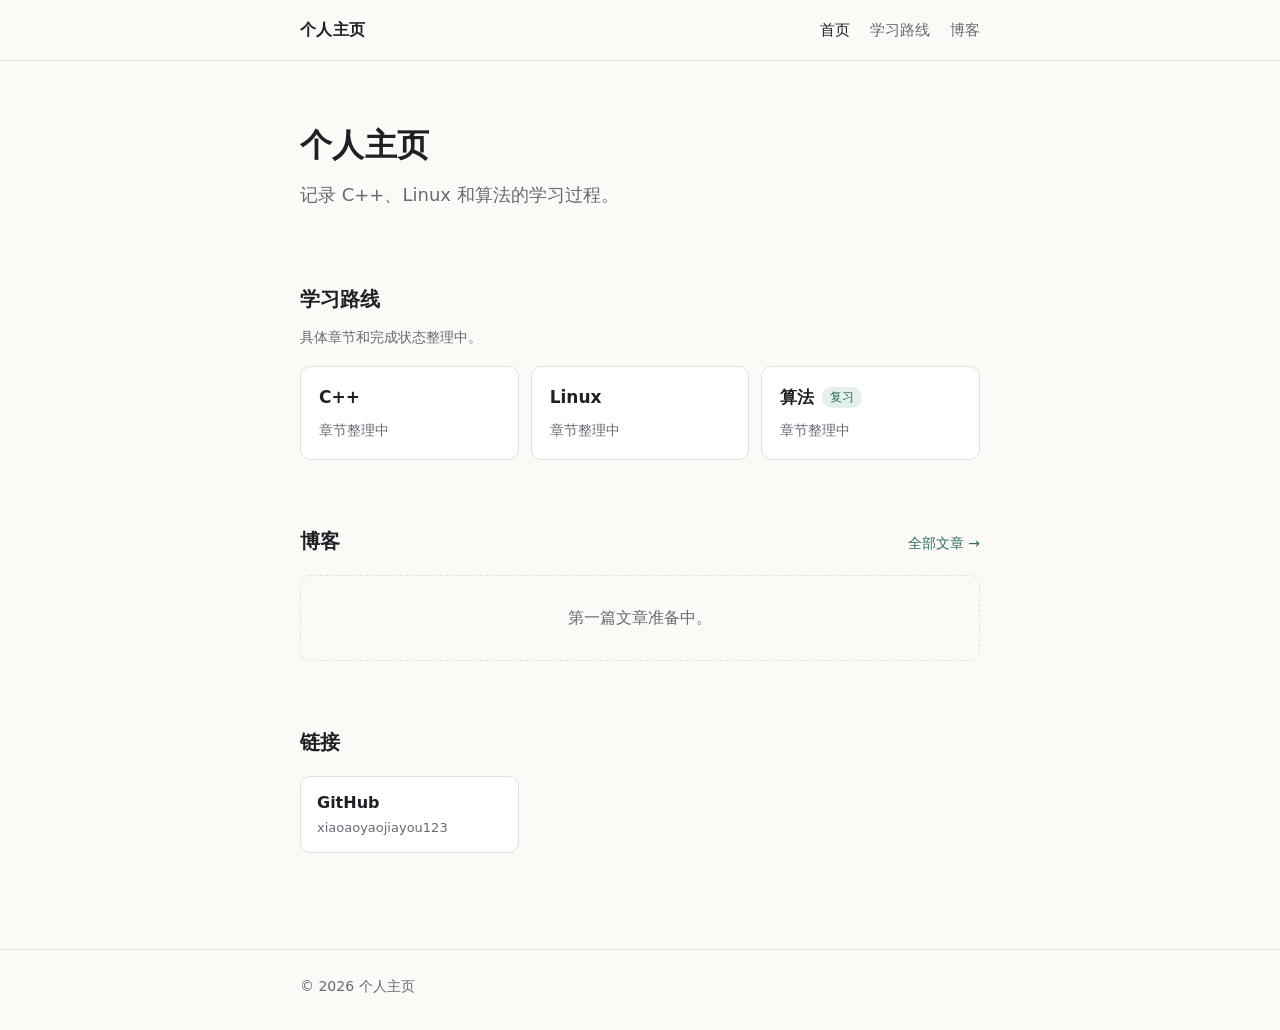
==== index.html @ 3752288a "Add static homepage and Markdown blog for GitHub Pages Plain HTML/CSS/JS with relative links so it w" ====
<!doctype html>
<html lang="zh-CN">
<head>
  <meta charset="utf-8">
  <meta name="viewport" content="width=device-width, initial-scale=1">
  <title>个人主页</title>
  <meta name="description" content="记录 C++、Linux 和算法的学习过程。">
  <link rel="icon" href="assets/favicon.svg" type="image/svg+xml">
  <link rel="stylesheet" href="assets/css/style.css">
</head>
<body>
  <header class="site-header">
    <div class="container">
      <a class="brand" href="./">个人主页</a>
      <nav class="site-nav" aria-label="主导航">
        <a href="./" aria-current="page">首页</a>
        <a href="#route">学习路线</a>
        <a href="blog/">博客</a>
      </nav>
    </div>
  </header>

  <main class="container">
    <section class="hero">
      <h1>个人主页</h1>
      <p class="lead">记录 C++、Linux 和算法的学习过程。</p>
    </section>

    <section class="section" id="route">
      <div class="section-head">
        <h2>学习路线</h2>
      </div>
      <p class="section-note">具体章节和完成状态整理中。</p>
      <div class="route-grid">
        <article class="route-card">
          <h3>C++</h3>
          <p>章节整理中</p>
          <!-- 补充章节时，把上面的 <p> 换成下面的列表。状态：done 已完成 / doing 进行中 / todo 未开始
          <ol class="steps">
            <li class="done">章节名</li>
            <li class="doing">章节名</li>
            <li class="todo">章节名</li>
          </ol>
          -->
        </article>
        <article class="route-card">
          <h3>Linux</h3>
          <p>章节整理中</p>
        </article>
        <article class="route-card">
          <h3>算法 <span class="tag">复习</span></h3>
          <p>章节整理中</p>
        </article>
      </div>
    </section>

    <section class="section" id="blog">
      <div class="section-head">
        <h2>博客</h2>
        <a href="blog/">全部文章 →</a>
      </div>
      <div data-post-list data-base="blog/" data-limit="5">
        <noscript><p class="empty">文章列表需要启用 JavaScript。</p></noscript>
      </div>
    </section>

    <section class="section" id="links">
      <div class="section-head">
        <h2>链接</h2>
      </div>
      <ul class="link-list">
        <li>
          <a href="https://github.com/xiaoaoyaojiayou123" target="_blank" rel="noopener">
            <span class="link-name">GitHub</span>
            <span class="link-sub">xiaoaoyaojiayou123</span>
          </a>
        </li>
        <!-- Gitee / CSDN 链接拿到后照上面的格式添加 -->
      </ul>
    </section>
  </main>

  <footer class="site-footer">
    <div class="container">
      <span>© <span data-year>2026</span> 个人主页</span>
      <!-- 备案号：网站迁到已备案服务器后启用
      <a href="https://beian.miit.gov.cn/" target="_blank" rel="noopener">备案号</a>
      -->
    </div>
  </footer>

  <script src="posts/posts.js"></script>
  <script src="assets/js/site.js"></script>
</body>
</html>
---- assets/css/style.css ----
/* ===== 颜色与字体（浅色为默认，系统深色时自动切换） ===== */
:root {
  --bg: #fbfaf7;
  --surface: #ffffff;
  --text: #1d2125;
  --muted: #646b73;
  --border: #e4e1da;
  --accent: #2c6e5c;
  --accent-soft: #e5f0ec;
  --code-bg: #f2f0ea;
  --done: #2c6e5c;
  --doing: #b7791f;
  --todo: #a3a8ae;

  --font-sans: -apple-system, BlinkMacSystemFont, "PingFang SC", "Hiragino Sans GB",
    "Microsoft YaHei", "Noto Sans CJK SC", "Source Han Sans SC", "Segoe UI", system-ui, sans-serif;
  --font-mono: ui-monospace, "SFMono-Regular", "Cascadia Mono", Consolas, Menlo, monospace;

  color-scheme: light;
}

@media (prefers-color-scheme: dark) {
  :root {
    --bg: #15171a;
    --surface: #1c1f23;
    --text: #e4e4e0;
    --muted: #9aa1a8;
    --border: #2d3238;
    --accent: #6cc4a9;
    --accent-soft: #1f302b;
    --code-bg: #22262b;
    --done: #6cc4a9;
    --doing: #e0a84a;
    --todo: #6b7178;
    color-scheme: dark;
  }
}

/* ===== 基础 ===== */
*,
*::before,
*::after {
  box-sizing: border-box;
}

html {
  -webkit-text-size-adjust: 100%;
  scroll-behavior: smooth;
}

body {
  margin: 0;
  background: var(--bg);
  color: var(--text);
  font-family: var(--font-sans);
  font-size: 16px;
  line-height: 1.75;
  min-height: 100vh;
  display: flex;
  flex-direction: column;
}

a {
  color: var(--accent);
  text-decoration: none;
}

a:hover {
  text-decoration: underline;
  text-underline-offset: 3px;
}

.container {
  width: 100%;
  max-width: 720px;
  margin: 0 auto;
  padding: 0 20px;
}

main {
  flex: 1;
}

/* ===== 页眉 ===== */
.site-header {
  border-bottom: 1px solid var(--border);
}

.site-header .container {
  display: flex;
  align-items: center;
  justify-content: space-between;
  gap: 16px;
  min-height: 60px;
}

.brand {
  color: var(--text);
  font-weight: 650;
  letter-spacing: 0.02em;
}

.brand:hover {
  text-decoration: none;
  color: var(--accent);
}

.site-nav {
  display: flex;
  gap: 20px;
  font-size: 15px;
}

.site-nav a {
  color: var(--muted);
}

.site-nav a:hover,
.site-nav a[aria-current="page"] {
  color: var(--text);
  text-decoration: none;
}

/* ===== 页脚 ===== */
.site-footer {
  border-top: 1px solid var(--border);
  margin-top: 64px;
  padding: 24px 0 32px;
  color: var(--muted);
  font-size: 14px;
}

.site-footer .container {
  display: flex;
  flex-wrap: wrap;
  gap: 8px 20px;
}

.site-footer a {
  color: var(--muted);
}

/* ===== 首页 ===== */
.hero {
  padding: 64px 0 40px;
}

.hero h1 {
  margin: 0 0 12px;
  font-size: 32px;
  line-height: 1.3;
  letter-spacing: 0.01em;
}

.lead {
  margin: 0;
  color: var(--muted);
  font-size: 18px;
}

.section {
  padding: 32px 0;
  scroll-margin-top: 16px;
}

.section-head {
  display: flex;
  align-items: baseline;
  justify-content: space-between;
  gap: 16px;
  margin-bottom: 16px;
}

.section h2 {
  margin: 0;
  font-size: 20px;
}

.section-head a {
  font-size: 14px;
  white-space: nowrap;
}

.section-note {
  margin: -8px 0 16px;
  color: var(--muted);
  font-size: 14px;
}

/* 学习路线 */
.route-grid {
  display: grid;
  grid-template-columns: repeat(3, 1fr);
  gap: 12px;
}

.route-card {
  background: var(--surface);
  border: 1px solid var(--border);
  border-radius: 10px;
  padding: 16px 18px;
}

.route-card h3 {
  margin: 0;
  font-size: 17px;
  display: flex;
  align-items: center;
  gap: 8px;
}

.route-card p {
  margin: 6px 0 0;
  color: var(--muted);
  font-size: 14px;
}

.tag {
  display: inline-block;
  padding: 0 8px;
  border-radius: 999px;
  background: var(--accent-soft);
  color: var(--accent);
  font-size: 12px;
  font-weight: 500;
  line-height: 1.8;
}

/* 章节列表：给 li 加 class="done" / "doing" / "todo" */
.steps {
  list-style: none;
  margin: 10px 0 0;
  padding: 0;
  font-size: 14px;
}

.steps li {
  position: relative;
  padding-left: 18px;
  margin: 4px 0;
}

.steps li::before {
  content: "";
  position: absolute;
  left: 2px;
  top: 0.72em;
  width: 8px;
  height: 8px;
  border-radius: 50%;
  border: 2px solid var(--todo);
}

.steps li.done::before {
  background: var(--done);
  border-color: var(--done);
}

.steps li.doing::before {
  border-color: var(--doing);
  background: linear-gradient(90deg, var(--doing) 50%, transparent 50%);
}

.steps li.todo {
  color: var(--muted);
}

/* 链接 */
.link-list {
  list-style: none;
  margin: 0;
  padding: 0;
  display: grid;
  grid-template-columns: repeat(auto-fill, minmax(200px, 1fr));
  gap: 12px;
}

.link-list a {
  display: flex;
  flex-direction: column;
  background: var(--surface);
  border: 1px solid var(--border);
  border-radius: 10px;
  padding: 12px 16px;
  color: var(--text);
}

.link-list a:hover {
  border-color: var(--accent);
  text-decoration: none;
}

.link-list .link-name {
  font-weight: 600;
}

.link-list .link-sub {
  color: var(--muted);
  font-size: 13px;
  overflow-wrap: anywhere;
}

/* ===== 文章列表 ===== */
.page-head {
  padding: 48px 0 16px;
}

.page-head h1 {
  margin: 0;
  font-size: 28px;
}

.post-list {
  list-style: none;
  margin: 0;
  padding: 0;
}

.post-list li {
  border-bottom: 1px solid var(--border);
}

.post-list li:first-child {
  border-top: 1px solid var(--border);
}

.post-list a {
  display: block;
  padding: 16px 0;
  color: var(--text);
}

.post-list a:hover {
  text-decoration: none;
}

.post-list a:hover .post-title {
  color: var(--accent);
}

.post-title {
  display: block;
  font-weight: 600;
  font-size: 17px;
}

.post-summary {
  display: block;
  margin-top: 2px;
  color: var(--muted);
  font-size: 14px;
}

.post-meta {
  display: flex;
  flex-wrap: wrap;
  align-items: center;
  gap: 4px 10px;
  margin-top: 6px;
  color: var(--muted);
  font-size: 13px;
}

.empty {
  margin: 0;
  padding: 28px 20px;
  border: 1px dashed var(--border);
  border-radius: 10px;
  color: var(--muted);
  text-align: center;
}

/* ===== 文章页 ===== */
.back-link {
  display: inline-block;
  margin-top: 32px;
  font-size: 14px;
}

.post-header {
  padding: 16px 0 8px;
}

.post-header h1 {
  margin: 0;
  font-size: 28px;
  line-height: 1.4;
}

.post-header .post-meta {
  margin-top: 10px;
}

.post-footer {
  margin-top: 48px;
  padding-top: 16px;
  border-top: 1px solid var(--border);
}

/* Markdown 正文 */
.prose {
  overflow-wrap: break-word;
}

.prose h2,
.prose h3,
.prose h4 {
  line-height: 1.4;
  margin: 2em 0 0.6em;
}

.prose h2 {
  font-size: 22px;
}

.prose h3 {
  font-size: 18px;
}

.prose h4 {
  font-size: 16px;
}

.prose p,
.prose ul,
.prose ol,
.prose blockquote,
.prose pre,
.prose table {
  margin: 0 0 1.1em;
}

.prose ul,
.prose ol {
  padding-left: 1.5em;
}

.prose li + li {
  margin-top: 0.25em;
}

.prose img {
  max-width: 100%;
  height: auto;
  border-radius: 6px;
}

.prose blockquote {
  padding: 0.2em 1em;
  border-left: 3px solid var(--border);
  color: var(--muted);
}

.prose hr {
  border: 0;
  border-top: 1px solid var(--border);
  margin: 2em 0;
}

.prose code {
  font-family: var(--font-mono);
  font-size: 0.9em;
  background: var(--code-bg);
  padding: 0.15em 0.35em;
  border-radius: 4px;
}

.prose pre {
  background: var(--code-bg);
  border: 1px solid var(--border);
  border-radius: 8px;
  padding: 14px 16px;
  overflow-x: auto;
  line-height: 1.55;
}

.prose pre code {
  background: none;
  padding: 0;
  font-size: 14px;
}

.prose table {
  display: block;
  max-width: 100%;
  overflow-x: auto;
  border-collapse: collapse;
  font-size: 15px;
}

.prose th,
.prose td {
  border: 1px solid var(--border);
  padding: 6px 12px;
  text-align: left;
}

.prose th {
  background: var(--code-bg);
}

.status-msg {
  color: var(--muted);
}

/* ===== 手机 ===== */
@media (max-width: 640px) {
  body {
    font-size: 15px;
  }

  .site-nav {
    gap: 14px;
  }

  .hero {
    padding: 40px 0 24px;
  }

  .hero h1 {
    font-size: 26px;
  }

  .lead {
    font-size: 16px;
  }

  .route-grid {
    grid-template-columns: 1fr;
  }

  .page-head {
    padding-top: 32px;
  }

  .page-head h1,
  .post-header h1 {
    font-size: 24px;
  }
}
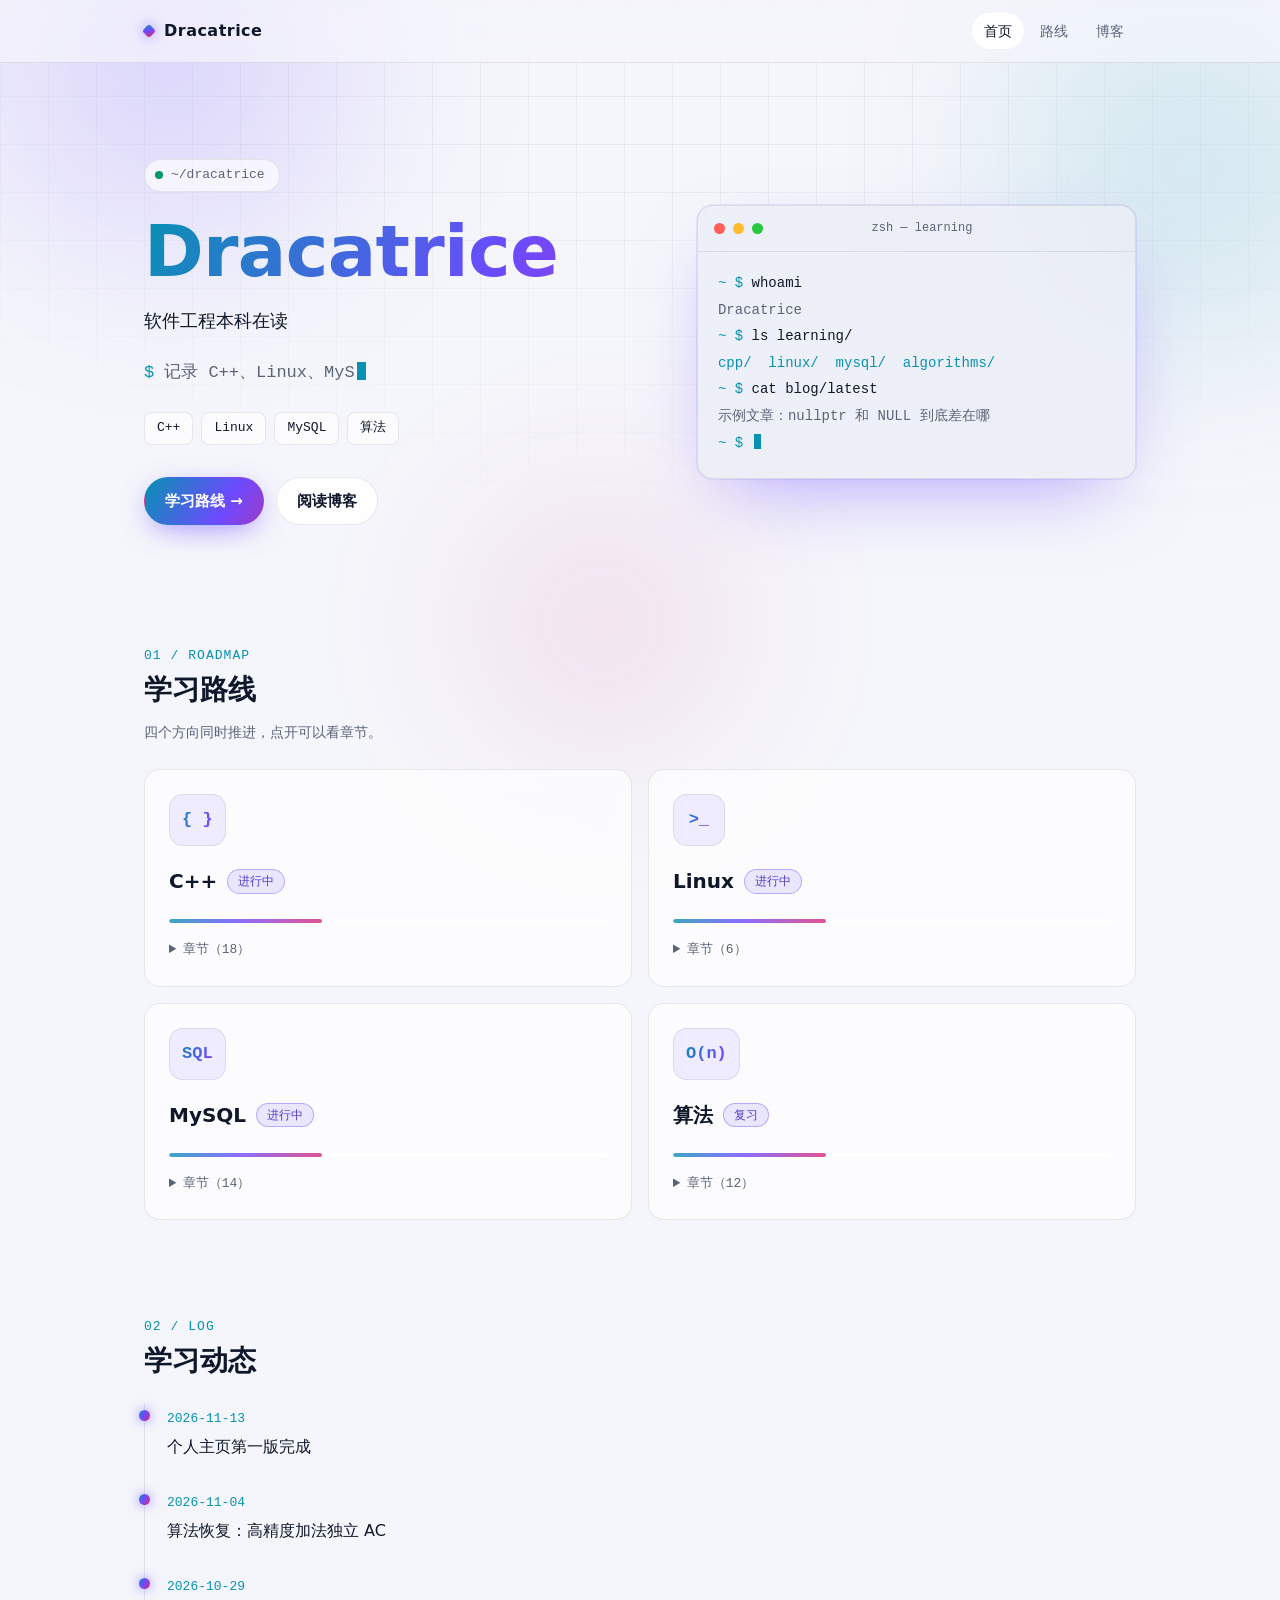
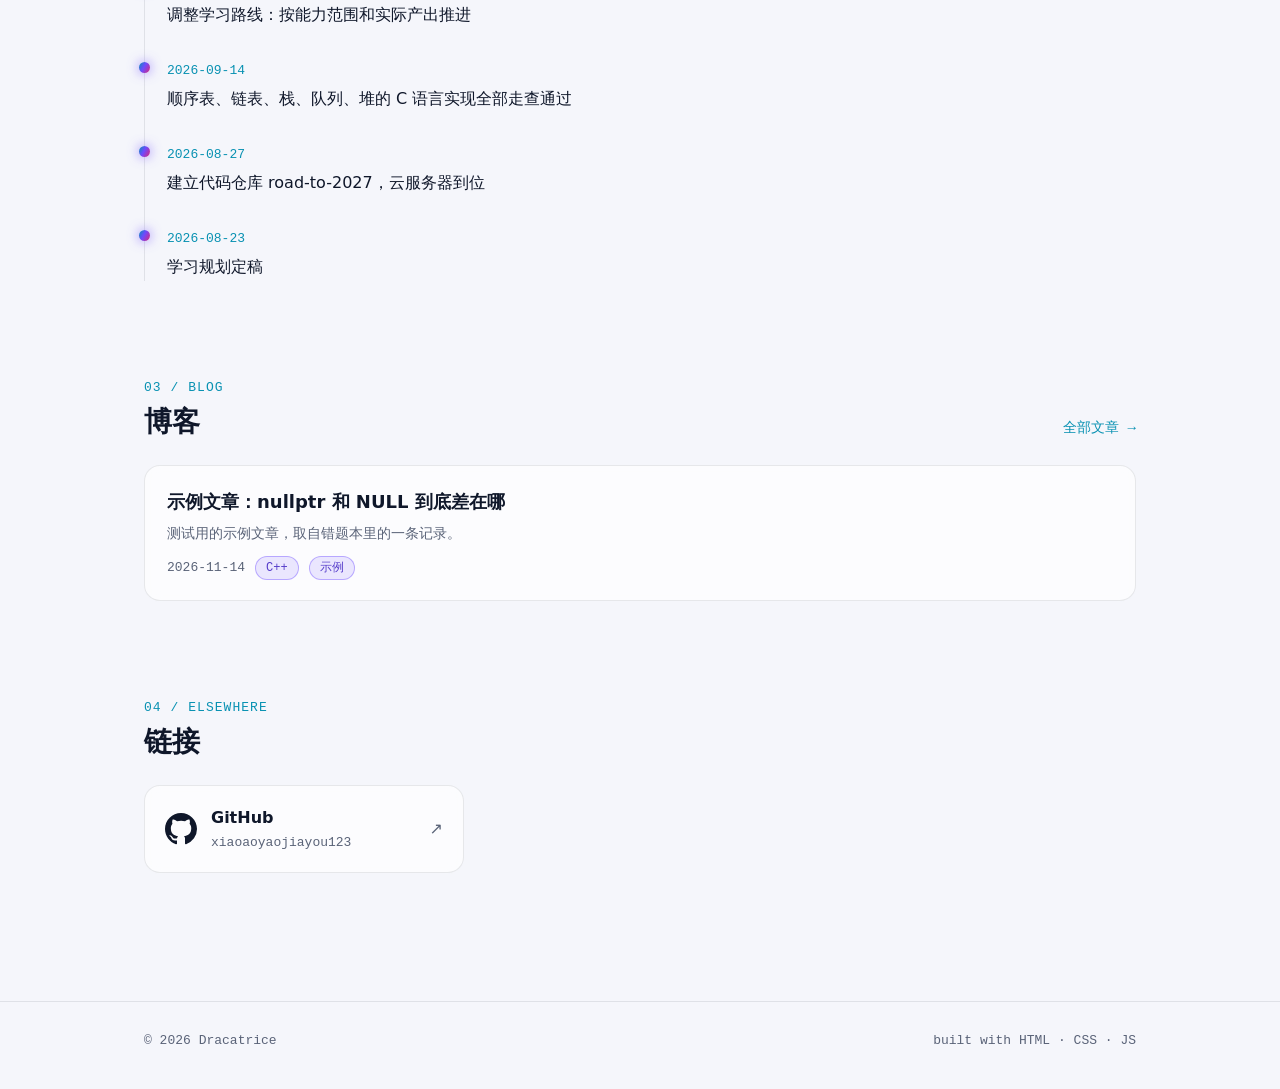
==== commit 39efad2f: "Refine homepage content and blog experience Expand the homepage with identity details, roadmap chapt" ====
--- a/index.html
+++ b/index.html
@@ -1,20 +1,24 @@
 <!doctype html>
-<html lang="zh-CN">
+<html lang="zh-CN" class="no-js">
 <head>
   <meta charset="utf-8">
   <meta name="viewport" content="width=device-width, initial-scale=1">
-  <title>个人主页</title>
-  <meta name="description" content="记录 C++、Linux 和算法的学习过程。">
+  <title>Dracatrice 的个人主页</title>
+  <meta name="description" content="Dracatrice 的个人主页：记录 C++、Linux、MySQL 和算法的学习过程。">
+  <meta name="theme-color" content="#07080d">
   <link rel="icon" href="assets/favicon.svg" type="image/svg+xml">
   <link rel="stylesheet" href="assets/css/style.css">
+  <script>document.documentElement.classList.remove("no-js");</script>
 </head>
 <body>
+  <div class="bg" aria-hidden="true"><span class="orb o1"></span><span class="orb o2"></span><span class="orb o3"></span></div>
+
   <header class="site-header">
     <div class="container">
-      <a class="brand" href="./">个人主页</a>
+      <a class="brand" href="./">Dracatrice</a>
       <nav class="site-nav" aria-label="主导航">
         <a href="./" aria-current="page">首页</a>
-        <a href="#route">学习路线</a>
+        <a href="#route">路线</a>
         <a href="blog/">博客</a>
       </nav>
     </div>
@@ -22,41 +26,183 @@
 
   <main class="container">
     <section class="hero">
-      <h1>个人主页</h1>
-      <p class="lead">记录 C++、Linux 和算法的学习过程。</p>
+      <div class="hero-text">
+        <span class="eyebrow reveal"><span class="dot"></span>~/dracatrice</span>
+        <h1 class="reveal" style="--delay:.06s"><span class="gradient-text">Dracatrice</span></h1>
+        <p class="hero-sub reveal" style="--delay:.1s">软件工程本科在读</p>
+        <p class="typed-line reveal" style="--delay:.14s"><span class="prompt">$</span><span data-typed>记录 C++、Linux、MySQL 和算法的学习过程。</span><span class="caret"></span></p>
+        <ul class="chips reveal" style="--delay:.18s">
+          <li>C++</li>
+          <li>Linux</li>
+          <li>MySQL</li>
+          <li>算法</li>
+        </ul>
+        <div class="hero-actions reveal" style="--delay:.24s">
+          <a class="btn primary" href="#route">学习路线 →</a>
+          <a class="btn" href="blog/">阅读博客</a>
+        </div>
+      </div>
+
+      <div class="terminal reveal" style="--delay:.3s">
+        <div class="terminal-bar"><span></span><span></span><span></span><em>zsh — learning</em></div>
+<pre class="terminal-body"><span class="prompt">~ $</span> whoami
+<span class="out">Dracatrice</span>
+<span class="prompt">~ $</span> ls learning/
+<span class="dir">cpp/</span>  <span class="dir">linux/</span>  <span class="dir">mysql/</span>  <span class="dir">algorithms/</span>
+<span class="prompt">~ $</span> cat blog/latest
+<span class="out" data-latest>第一篇文章准备中…</span>
+<span class="prompt">~ $</span> <span class="caret"></span></pre>
+      </div>
     </section>
 
     <section class="section" id="route">
-      <div class="section-head">
-        <h2>学习路线</h2>
-      </div>
-      <p class="section-note">具体章节和完成状态整理中。</p>
+      <div class="section-head reveal">
+        <div>
+          <span class="section-kicker">01 / ROADMAP</span>
+          <h2>学习路线</h2>
+        </div>
+      </div>
+      <p class="section-note reveal">四个方向同时推进，点开可以看章节。</p>
       <div class="route-grid">
-        <article class="route-card">
-          <h3>C++</h3>
-          <p>章节整理中</p>
-          <!-- 补充章节时，把上面的 <p> 换成下面的列表。状态：done 已完成 / doing 进行中 / todo 未开始
-          <ol class="steps">
-            <li class="done">章节名</li>
-            <li class="doing">章节名</li>
-            <li class="todo">章节名</li>
-          </ol>
-          -->
-        </article>
-        <article class="route-card">
-          <h3>Linux</h3>
-          <p>章节整理中</p>
-        </article>
-        <article class="route-card">
+        <article class="route-card card reveal">
+          <span class="route-icon"><span class="gradient-text">{ }</span></span>
+          <h3>C++ <span class="tag">进行中</span></h3>
+          <div class="progress pending"><span></span></div>
+          <details class="chapters">
+            <summary>章节（18）</summary>
+            <!-- 标进度：给 li 加 class="done" 已完成 / "doing" 进行中 / "todo" 未开始 -->
+            <ol class="steps">
+              <li>C++ 入门基础</li>
+              <li>类和对象（上）</li>
+              <li>类和对象（中）</li>
+              <li>类和对象（下）</li>
+              <li>内存管理</li>
+              <li>模板初阶</li>
+              <li>STL 简介</li>
+              <li>string</li>
+              <li>vector</li>
+              <li>list</li>
+              <li>stack 和 queue</li>
+              <li>模板进阶</li>
+              <li>继承</li>
+              <li>多态</li>
+              <li>二叉搜索树</li>
+              <li>map 和 set 的使用</li>
+              <li>AVL 树实现</li>
+              <li>红黑树实现</li>
+            </ol>
+          </details>
+        </article>
+        <article class="route-card card reveal" style="--delay:0.08s">
+          <span class="route-icon"><span class="gradient-text">&gt;_</span></span>
+          <h3>Linux <span class="tag">进行中</span></h3>
+          <div class="progress pending"><span></span></div>
+          <details class="chapters">
+            <summary>章节（6）</summary>
+            <!-- 标进度：给 li 加 class="done" 已完成 / "doing" 进行中 / "todo" 未开始 -->
+            <ol class="steps">
+              <li>Linux 基础指令</li>
+              <li>基础开发工具</li>
+              <li>进程概念</li>
+              <li>进程控制</li>
+              <li>基础 IO</li>
+              <li>Ext 系列文件系统</li>
+            </ol>
+          </details>
+        </article>
+        <article class="route-card card reveal" style="--delay:0.16s">
+          <span class="route-icon"><span class="gradient-text">SQL</span></span>
+          <h3>MySQL <span class="tag">进行中</span></h3>
+          <div class="progress pending"><span></span></div>
+          <details class="chapters">
+            <summary>章节（14）</summary>
+            <!-- 标进度：给 li 加 class="done" 已完成 / "doing" 进行中 / "todo" 未开始 -->
+            <ol class="steps">
+              <li>数据库基础</li>
+              <li>库的操作</li>
+              <li>表的操作</li>
+              <li>数据类型</li>
+              <li>表的约束</li>
+              <li>基本查询</li>
+              <li>内置函数</li>
+              <li>复合查询</li>
+              <li>内外连接</li>
+              <li>索引</li>
+              <li>事务管理</li>
+              <li>视图</li>
+              <li>用户管理</li>
+              <li>C 语言连接 MySQL</li>
+            </ol>
+          </details>
+        </article>
+        <article class="route-card card reveal" style="--delay:0.24s">
+          <span class="route-icon"><span class="gradient-text">O(n)</span></span>
           <h3>算法 <span class="tag">复习</span></h3>
-          <p>章节整理中</p>
-        </article>
-      </div>
+          <div class="progress pending"><span></span></div>
+          <details class="chapters">
+            <summary>章节（12）</summary>
+            <!-- 标进度：给 li 加 class="done" 已完成 / "doing" 进行中 / "todo" 未开始 -->
+            <ol class="steps">
+              <li>模拟</li>
+              <li>高精度</li>
+              <li>枚举</li>
+              <li>前缀和</li>
+              <li>差分</li>
+              <li>双指针</li>
+              <li>二分</li>
+              <li>贪心</li>
+              <li>倍增思想</li>
+              <li>离散化</li>
+              <li>递归初阶</li>
+              <li>分治</li>
+            </ol>
+          </details>
+        </article>
+      </div>
+    </section>
+
+    <section class="section" id="log">
+      <div class="section-head reveal">
+        <div>
+          <span class="section-kicker">02 / LOG</span>
+          <h2>学习动态</h2>
+        </div>
+      </div>
+      <!-- 新的里程碑加在最上面：复制一个 <li>，改日期和文字 -->
+      <ol class="timeline">
+        <li class="reveal">
+          <time datetime="2026-11-13">2026-11-13</time>
+          <p>个人主页第一版完成</p>
+        </li>
+        <li class="reveal">
+          <time datetime="2026-11-04">2026-11-04</time>
+          <p>算法恢复：高精度加法独立 AC</p>
+        </li>
+        <li class="reveal">
+          <time datetime="2026-10-29">2026-10-29</time>
+          <p>调整学习路线：按能力范围和实际产出推进</p>
+        </li>
+        <li class="reveal">
+          <time datetime="2026-09-14">2026-09-14</time>
+          <p>顺序表、链表、栈、队列、堆的 C 语言实现全部走查通过</p>
+        </li>
+        <li class="reveal">
+          <time datetime="2026-08-27">2026-08-27</time>
+          <p>建立代码仓库 road-to-2027，云服务器到位</p>
+        </li>
+        <li class="reveal">
+          <time datetime="2026-08-23">2026-08-23</time>
+          <p>学习规划定稿</p>
+        </li>
+      </ol>
     </section>
 
     <section class="section" id="blog">
-      <div class="section-head">
-        <h2>博客</h2>
+      <div class="section-head reveal">
+        <div>
+          <span class="section-kicker">03 / BLOG</span>
+          <h2>博客</h2>
+        </div>
         <a href="blog/">全部文章 →</a>
       </div>
       <div data-post-list data-base="blog/" data-limit="5">
@@ -65,24 +211,52 @@
     </section>
 
     <section class="section" id="links">
-      <div class="section-head">
-        <h2>链接</h2>
+      <div class="section-head reveal">
+        <div>
+          <span class="section-kicker">04 / ELSEWHERE</span>
+          <h2>链接</h2>
+        </div>
       </div>
       <ul class="link-list">
-        <li>
-          <a href="https://github.com/xiaoaoyaojiayou123" target="_blank" rel="noopener">
-            <span class="link-name">GitHub</span>
-            <span class="link-sub">xiaoaoyaojiayou123</span>
+        <li class="reveal">
+          <a class="link-card card" href="https://github.com/xiaoaoyaojiayou123" target="_blank" rel="noopener">
+            <svg viewBox="0 0 16 16" fill="currentColor" aria-hidden="true"><path d="M8 0C3.58 0 0 3.58 0 8c0 3.54 2.29 6.53 5.47 7.59.4.07.55-.17.55-.38 0-.19-.01-.82-.01-1.49-2.01.37-2.53-.49-2.69-.94-.09-.23-.48-.94-.82-1.13-.28-.15-.68-.52-.01-.53.63-.01 1.08.58 1.23.82.72 1.21 1.87.87 2.33.66.07-.52.28-.87.51-1.07-1.78-.2-3.64-.89-3.64-3.95 0-.87.31-1.59.82-2.15-.08-.2-.36-1.02.08-2.12 0 0 .67-.21 2.2.82.64-.18 1.32-.27 2-.27.68 0 1.36.09 2 .27 1.53-1.04 2.2-.82 2.2-.82.44 1.1.16 1.92.08 2.12.51.56.82 1.27.82 2.15 0 3.07-1.87 3.75-3.65 3.95.29.25.54.73.54 1.48 0 1.07-.01 1.93-.01 2.2 0 .21.15.46.55.38A8.013 8.013 0 0016 8c0-4.42-3.58-8-8-8z"/></svg>
+            <span>
+              <span class="link-name">GitHub</span>
+              <span class="link-sub">xiaoaoyaojiayou123</span>
+            </span>
+            <span class="arrow">↗</span>
           </a>
         </li>
-        <!-- Gitee / CSDN 链接拿到后照上面的格式添加 -->
+        <!-- ===== 预留位：Gitee / CSDN / 其他链接 =====
+             用法：把下面一段 <li>…</li> 复制到这行注释的外面，改 href、名称和账号名。
+        <li class="reveal">
+          <a class="link-card card" href="https://gitee.com/你的账号" target="_blank" rel="noopener">
+            <span>
+              <span class="link-name">Gitee</span>
+              <span class="link-sub">你的账号</span>
+            </span>
+            <span class="arrow">↗</span>
+          </a>
+        </li>
+        <li class="reveal">
+          <a class="link-card card" href="https://blog.csdn.net/你的账号" target="_blank" rel="noopener">
+            <span>
+              <span class="link-name">CSDN</span>
+              <span class="link-sub">旧文章</span>
+            </span>
+            <span class="arrow">↗</span>
+          </a>
+        </li>
+        -->
       </ul>
     </section>
   </main>
 
   <footer class="site-footer">
     <div class="container">
-      <span>© <span data-year>2026</span> 个人主页</span>
+      <span>© <span data-year>2026</span> Dracatrice</span>
+      <span>built with HTML · CSS · JS</span>
       <!-- 备案号：网站迁到已备案服务器后启用
       <a href="https://beian.miit.gov.cn/" target="_blank" rel="noopener">备案号</a>
       -->
--- a/assets/css/style.css
+++ b/assets/css/style.css
@@ -1,38 +1,51 @@
-/* ===== 颜色与字体（浅色为默认，系统深色时自动切换） ===== */
+/* ===== 颜色与字体：深色为主视觉，系统浅色时切换浅色版 ===== */
 :root {
-  --bg: #fbfaf7;
-  --surface: #ffffff;
-  --text: #1d2125;
-  --muted: #646b73;
-  --border: #e4e1da;
-  --accent: #2c6e5c;
-  --accent-soft: #e5f0ec;
-  --code-bg: #f2f0ea;
-  --done: #2c6e5c;
-  --doing: #b7791f;
-  --todo: #a3a8ae;
+  --bg: #07080d;
+  --bg-2: #0d0f17;
+  --surface: rgba(255, 255, 255, 0.035);
+  --surface-strong: rgba(255, 255, 255, 0.06);
+  --border: rgba(255, 255, 255, 0.09);
+  --text: #e9ebf2;
+  --muted: #8a93a8;
+  --accent: #8b6cff;   /* 紫 */
+  --accent-2: #22d3ee; /* 青 */
+  --accent-3: #f472b6; /* 粉 */
+  --grid: rgba(255, 255, 255, 0.045);
+  --orb-opacity: 0.55;
+  --code-bg: rgba(255, 255, 255, 0.05);
+  --header-bg: rgba(7, 8, 13, 0.6);
+  --done: #34d399;
+  --doing: #fbbf24;
+  --todo: #5b6275;
 
   --font-sans: -apple-system, BlinkMacSystemFont, "PingFang SC", "Hiragino Sans GB",
     "Microsoft YaHei", "Noto Sans CJK SC", "Source Han Sans SC", "Segoe UI", system-ui, sans-serif;
-  --font-mono: ui-monospace, "SFMono-Regular", "Cascadia Mono", Consolas, Menlo, monospace;
-
-  color-scheme: light;
-}
-
-@media (prefers-color-scheme: dark) {
+  --font-mono: ui-monospace, "SFMono-Regular", "JetBrains Mono", "Cascadia Code", Consolas, Menlo, monospace;
+  --gradient: linear-gradient(120deg, var(--accent-2), var(--accent) 45%, var(--accent-3));
+
+  color-scheme: dark;
+}
+
+@media (prefers-color-scheme: light) {
   :root {
-    --bg: #15171a;
-    --surface: #1c1f23;
-    --text: #e4e4e0;
-    --muted: #9aa1a8;
-    --border: #2d3238;
-    --accent: #6cc4a9;
-    --accent-soft: #1f302b;
-    --code-bg: #22262b;
-    --done: #6cc4a9;
-    --doing: #e0a84a;
-    --todo: #6b7178;
-    color-scheme: dark;
+    --bg: #f5f6fb;
+    --bg-2: #eceef7;
+    --surface: rgba(255, 255, 255, 0.65);
+    --surface-strong: rgba(255, 255, 255, 0.9);
+    --border: rgba(15, 23, 42, 0.09);
+    --text: #0f172a;
+    --muted: #5a6378;
+    --accent: #6d4aff;
+    --accent-2: #0891b2;
+    --accent-3: #db2777;
+    --grid: rgba(15, 23, 42, 0.05);
+    --orb-opacity: 0.35;
+    --code-bg: rgba(15, 23, 42, 0.05);
+    --header-bg: rgba(245, 246, 251, 0.7);
+    --done: #059669;
+    --doing: #d97706;
+    --todo: #a1a8b8;
+    color-scheme: light;
   }
 }
 
@@ -58,10 +71,15 @@
   min-height: 100vh;
   display: flex;
   flex-direction: column;
+  overflow-x: hidden;
+}
+
+::selection {
+  background: color-mix(in srgb, var(--accent) 35%, transparent);
 }
 
 a {
-  color: var(--accent);
+  color: var(--accent-2);
   text-decoration: none;
 }
 
@@ -71,18 +89,90 @@
 }
 
 .container {
+  position: relative;
   width: 100%;
-  max-width: 720px;
+  max-width: 1040px;
   margin: 0 auto;
-  padding: 0 20px;
+  padding: 0 24px;
+}
+
+.container.narrow {
+  max-width: 780px;
 }
 
 main {
   flex: 1;
 }
 
+/* ===== 动态背景：网格 + 漂浮光斑 ===== */
+.bg {
+  position: fixed;
+  inset: 0;
+  z-index: -1;
+  overflow: hidden;
+  pointer-events: none;
+}
+
+.bg::before {
+  content: "";
+  position: absolute;
+  inset: 0;
+  background-image:
+    linear-gradient(var(--grid) 1px, transparent 1px),
+    linear-gradient(90deg, var(--grid) 1px, transparent 1px);
+  background-size: 48px 48px;
+  mask-image: radial-gradient(ellipse 80% 60% at 50% 0%, #000 30%, transparent 100%);
+  -webkit-mask-image: radial-gradient(ellipse 80% 60% at 50% 0%, #000 30%, transparent 100%);
+}
+
+.orb {
+  position: absolute;
+  width: 46vmax;
+  height: 46vmax;
+  border-radius: 50%;
+  filter: blur(80px);
+  opacity: var(--orb-opacity);
+  animation: drift 22s ease-in-out infinite alternate;
+}
+
+.orb.o1 {
+  top: -18vmax;
+  left: -10vmax;
+  background: radial-gradient(circle, color-mix(in srgb, var(--accent) 70%, transparent), transparent 65%);
+}
+
+.orb.o2 {
+  top: -10vmax;
+  right: -16vmax;
+  background: radial-gradient(circle, color-mix(in srgb, var(--accent-2) 55%, transparent), transparent 65%);
+  animation-duration: 28s;
+  animation-delay: -6s;
+}
+
+.orb.o3 {
+  top: 45vh;
+  left: 30vw;
+  width: 34vmax;
+  height: 34vmax;
+  background: radial-gradient(circle, color-mix(in srgb, var(--accent-3) 40%, transparent), transparent 65%);
+  animation-duration: 32s;
+  animation-delay: -12s;
+}
+
+@keyframes drift {
+  0% { transform: translate3d(0, 0, 0) scale(1); }
+  50% { transform: translate3d(6vw, 4vh, 0) scale(1.08); }
+  100% { transform: translate3d(-4vw, 8vh, 0) scale(0.95); }
+}
+
 /* ===== 页眉 ===== */
 .site-header {
+  position: sticky;
+  top: 0;
+  z-index: 10;
+  background: var(--header-bg);
+  backdrop-filter: blur(14px) saturate(140%);
+  -webkit-backdrop-filter: blur(14px) saturate(140%);
   border-bottom: 1px solid var(--border);
 }
 
@@ -91,48 +181,66 @@
   align-items: center;
   justify-content: space-between;
   gap: 16px;
-  min-height: 60px;
+  min-height: 62px;
 }
 
 .brand {
+  display: inline-flex;
+  align-items: center;
+  gap: 10px;
   color: var(--text);
-  font-weight: 650;
-  letter-spacing: 0.02em;
+  font-weight: 700;
+  letter-spacing: 0.03em;
+}
+
+.brand::before {
+  content: "";
+  width: 10px;
+  height: 10px;
+  border-radius: 3px;
+  background: var(--gradient);
+  box-shadow: 0 0 14px color-mix(in srgb, var(--accent) 70%, transparent);
+  transform: rotate(45deg);
 }
 
 .brand:hover {
   text-decoration: none;
-  color: var(--accent);
 }
 
 .site-nav {
   display: flex;
-  gap: 20px;
-  font-size: 15px;
+  gap: 4px;
+  font-size: 14px;
 }
 
 .site-nav a {
   color: var(--muted);
+  padding: 6px 12px;
+  border-radius: 999px;
+  transition: color 0.2s, background 0.2s;
 }
 
 .site-nav a:hover,
 .site-nav a[aria-current="page"] {
   color: var(--text);
+  background: var(--surface-strong);
   text-decoration: none;
 }
 
 /* ===== 页脚 ===== */
 .site-footer {
+  margin-top: 80px;
+  padding: 28px 0 36px;
   border-top: 1px solid var(--border);
-  margin-top: 64px;
-  padding: 24px 0 32px;
-  color: var(--muted);
-  font-size: 14px;
+  color: var(--muted);
+  font-size: 13px;
+  font-family: var(--font-mono);
 }
 
 .site-footer .container {
   display: flex;
   flex-wrap: wrap;
+  justify-content: space-between;
   gap: 8px 20px;
 }
 
@@ -140,49 +248,325 @@
   color: var(--muted);
 }
 
-/* ===== 首页 ===== */
+/* ===== 通用组件 ===== */
+.gradient-text {
+  background: var(--gradient);
+  background-size: 200% auto;
+  -webkit-background-clip: text;
+  background-clip: text;
+  color: transparent;
+  animation: shine 8s linear infinite;
+}
+
+@keyframes shine {
+  to { background-position: 200% center; }
+}
+
+.mono {
+  font-family: var(--font-mono);
+}
+
+.caret {
+  display: inline-block;
+  width: 0.55em;
+  height: 1.1em;
+  margin-left: 2px;
+  vertical-align: -0.18em;
+  background: var(--accent-2);
+  animation: blink 1.1s steps(1) infinite;
+}
+
+@keyframes blink {
+  50% { opacity: 0; }
+}
+
+.prompt {
+  color: var(--accent-2);
+  font-family: var(--font-mono);
+  user-select: none;
+}
+
+.card {
+  position: relative;
+  background: var(--surface);
+  border: 1px solid var(--border);
+  border-radius: 16px;
+  backdrop-filter: blur(8px);
+  -webkit-backdrop-filter: blur(8px);
+  transition: transform 0.35s cubic-bezier(.2, .8, .2, 1), border-color 0.35s, box-shadow 0.35s;
+  overflow: hidden;
+}
+
+/* 鼠标跟随的光斑（--mx/--my 由 site.js 设置） */
+.card::before {
+  content: "";
+  position: absolute;
+  inset: 0;
+  background: radial-gradient(360px circle at var(--mx, 50%) var(--my, -100%),
+      color-mix(in srgb, var(--accent) 22%, transparent), transparent 45%);
+  opacity: 0;
+  transition: opacity 0.3s;
+  pointer-events: none;
+}
+
+.card:hover {
+  transform: translateY(-4px);
+  border-color: color-mix(in srgb, var(--accent) 45%, var(--border));
+  box-shadow: 0 18px 50px -20px color-mix(in srgb, var(--accent) 60%, transparent);
+}
+
+.card:hover::before {
+  opacity: 1;
+}
+
+.btn {
+  display: inline-flex;
+  align-items: center;
+  gap: 8px;
+  padding: 10px 20px;
+  border-radius: 999px;
+  font-size: 15px;
+  font-weight: 600;
+  border: 1px solid var(--border);
+  color: var(--text);
+  background: var(--surface-strong);
+  transition: transform 0.2s, box-shadow 0.2s, border-color 0.2s;
+}
+
+.btn:hover {
+  text-decoration: none;
+  transform: translateY(-2px);
+  border-color: color-mix(in srgb, var(--accent) 50%, var(--border));
+}
+
+.btn.primary {
+  border-color: transparent;
+  color: #fff;
+  background: var(--gradient);
+  background-size: 160% auto;
+  box-shadow: 0 8px 30px -8px color-mix(in srgb, var(--accent) 70%, transparent);
+}
+
+.btn.primary:hover {
+  background-position: right center;
+  box-shadow: 0 12px 36px -8px color-mix(in srgb, var(--accent) 85%, transparent);
+}
+
+.tag {
+  display: inline-block;
+  padding: 0 10px;
+  border-radius: 999px;
+  border: 1px solid color-mix(in srgb, var(--accent) 40%, transparent);
+  background: color-mix(in srgb, var(--accent) 12%, transparent);
+  color: color-mix(in srgb, var(--accent) 75%, var(--text));
+  font-size: 12px;
+  font-weight: 500;
+  line-height: 1.9;
+}
+
+/* 滚动进入时淡入 */
+.reveal {
+  opacity: 0;
+  transform: translateY(24px);
+  transition: opacity 0.8s cubic-bezier(.2, .8, .2, 1), transform 0.8s cubic-bezier(.2, .8, .2, 1);
+  transition-delay: var(--delay, 0s);
+}
+
+.reveal.in {
+  opacity: 1;
+  transform: none;
+}
+
+.no-js .reveal {
+  opacity: 1;
+  transform: none;
+}
+
+/* ===== 首页 Hero ===== */
 .hero {
-  padding: 64px 0 40px;
+  display: grid;
+  grid-template-columns: 1.15fr 1fr;
+  align-items: center;
+  gap: 48px;
+  padding: 96px 0 72px;
+}
+
+.eyebrow {
+  display: inline-flex;
+  align-items: center;
+  gap: 8px;
+  margin-bottom: 20px;
+  padding: 4px 14px 4px 10px;
+  border: 1px solid var(--border);
+  border-radius: 999px;
+  background: var(--surface);
+  color: var(--muted);
+  font-family: var(--font-mono);
+  font-size: 13px;
+}
+
+.eyebrow .dot {
+  width: 8px;
+  height: 8px;
+  border-radius: 50%;
+  background: var(--done);
+  box-shadow: 0 0 0 0 color-mix(in srgb, var(--done) 60%, transparent);
+  animation: pulse 2s infinite;
+}
+
+@keyframes pulse {
+  70% { box-shadow: 0 0 0 8px transparent; }
+  100% { box-shadow: 0 0 0 0 transparent; }
 }
 
 .hero h1 {
-  margin: 0 0 12px;
-  font-size: 32px;
-  line-height: 1.3;
-  letter-spacing: 0.01em;
-}
-
-.lead {
   margin: 0;
-  color: var(--muted);
-  font-size: 18px;
-}
-
+  font-size: clamp(40px, 7vw, 72px);
+  line-height: 1.1;
+  letter-spacing: -0.01em;
+  font-weight: 800;
+}
+
+.typed-line {
+  margin: 22px 0 0;
+  min-height: 1.75em;
+  color: var(--muted);
+  font-family: var(--font-mono);
+  font-size: 17px;
+}
+
+.typed-line .prompt {
+  margin-right: 10px;
+}
+
+.chips {
+  display: flex;
+  flex-wrap: wrap;
+  gap: 8px;
+  margin: 24px 0 0;
+  padding: 0;
+  list-style: none;
+}
+
+.chips li {
+  padding: 4px 12px;
+  border: 1px solid var(--border);
+  border-radius: 8px;
+  background: var(--surface);
+  font-family: var(--font-mono);
+  font-size: 13px;
+  color: var(--text);
+}
+
+.hero-actions {
+  display: flex;
+  flex-wrap: wrap;
+  gap: 12px;
+  margin-top: 32px;
+}
+
+/* 终端窗口 */
+.terminal {
+  border-radius: 16px;
+  border: 1px solid var(--border);
+  background: color-mix(in srgb, var(--bg-2) 82%, transparent);
+  backdrop-filter: blur(12px);
+  -webkit-backdrop-filter: blur(12px);
+  box-shadow:
+    0 30px 80px -30px color-mix(in srgb, var(--accent) 55%, transparent),
+    0 0 0 1px color-mix(in srgb, var(--accent) 12%, transparent);
+  overflow: hidden;
+  transform: perspective(1200px) rotateY(-6deg) rotateX(3deg);
+  transition: transform 0.6s cubic-bezier(.2, .8, .2, 1);
+}
+
+.terminal:hover {
+  transform: perspective(1200px) rotateY(0) rotateX(0);
+}
+
+.terminal-bar {
+  display: flex;
+  align-items: center;
+  gap: 8px;
+  padding: 12px 16px;
+  border-bottom: 1px solid var(--border);
+}
+
+.terminal-bar span {
+  width: 11px;
+  height: 11px;
+  border-radius: 50%;
+  background: #ff5f57;
+}
+
+.terminal-bar span:nth-child(2) { background: #febc2e; }
+.terminal-bar span:nth-child(3) { background: #28c840; }
+
+.terminal-bar em {
+  margin-left: auto;
+  margin-right: auto;
+  padding-right: 46px;
+  color: var(--muted);
+  font-family: var(--font-mono);
+  font-size: 12px;
+  font-style: normal;
+}
+
+.terminal-body {
+  margin: 0;
+  padding: 18px 20px 22px;
+  font-family: var(--font-mono);
+  font-size: 14px;
+  line-height: 1.9;
+  white-space: pre-wrap;
+  overflow-wrap: anywhere;
+}
+
+.terminal-body .out {
+  color: var(--muted);
+}
+
+.terminal-body .dir {
+  color: var(--accent-2);
+}
+
+/* ===== 区块 ===== */
 .section {
-  padding: 32px 0;
-  scroll-margin-top: 16px;
+  padding: 48px 0;
+  scroll-margin-top: 72px;
 }
 
 .section-head {
   display: flex;
-  align-items: baseline;
+  align-items: flex-end;
   justify-content: space-between;
   gap: 16px;
-  margin-bottom: 16px;
+  margin-bottom: 24px;
+}
+
+.section-kicker {
+  display: block;
+  margin-bottom: 4px;
+  color: var(--accent-2);
+  font-family: var(--font-mono);
+  font-size: 13px;
+  letter-spacing: 0.08em;
 }
 
 .section h2 {
   margin: 0;
-  font-size: 20px;
-}
-
-.section-head a {
+  font-size: 28px;
+  line-height: 1.3;
+}
+
+.section-head > a {
   font-size: 14px;
   white-space: nowrap;
+  font-family: var(--font-mono);
 }
 
 .section-note {
-  margin: -8px 0 16px;
+  margin: -12px 0 24px;
   color: var(--muted);
   font-size: 14px;
 }
@@ -191,62 +575,90 @@
 .route-grid {
   display: grid;
   grid-template-columns: repeat(3, 1fr);
-  gap: 12px;
+  gap: 16px;
 }
 
 .route-card {
-  background: var(--surface);
+  padding: 24px;
+}
+
+.route-icon {
+  display: inline-grid;
+  place-items: center;
+  min-width: 52px;
+  height: 52px;
+  padding: 0 12px;
+  margin-bottom: 18px;
+  border-radius: 14px;
   border: 1px solid var(--border);
-  border-radius: 10px;
-  padding: 16px 18px;
+  background: color-mix(in srgb, var(--accent) 10%, var(--surface));
+  font-family: var(--font-mono);
+  font-weight: 700;
+  font-size: 17px;
 }
 
 .route-card h3 {
   margin: 0;
-  font-size: 17px;
+  font-size: 20px;
   display: flex;
   align-items: center;
-  gap: 8px;
+  gap: 10px;
 }
 
 .route-card p {
-  margin: 6px 0 0;
+  margin: 8px 0 0;
   color: var(--muted);
   font-size: 14px;
 }
 
-.tag {
-  display: inline-block;
-  padding: 0 8px;
+.progress {
+  height: 4px;
+  margin-top: 20px;
   border-radius: 999px;
-  background: var(--accent-soft);
-  color: var(--accent);
-  font-size: 12px;
-  font-weight: 500;
-  line-height: 1.8;
+  background: var(--surface-strong);
+  overflow: hidden;
+}
+
+/* 进度未定时显示流动的扫描条；填了进度后给 .progress 里加 <span style="width:40%"> */
+.progress span {
+  display: block;
+  height: 100%;
+  border-radius: inherit;
+  background: var(--gradient);
+}
+
+.progress.pending span {
+  width: 35%;
+  animation: scan 2.6s ease-in-out infinite;
+  opacity: 0.8;
+}
+
+@keyframes scan {
+  0% { transform: translateX(-110%); }
+  100% { transform: translateX(310%); }
 }
 
 /* 章节列表：给 li 加 class="done" / "doing" / "todo" */
 .steps {
   list-style: none;
-  margin: 10px 0 0;
+  margin: 14px 0 0;
   padding: 0;
   font-size: 14px;
 }
 
 .steps li {
   position: relative;
-  padding-left: 18px;
-  margin: 4px 0;
+  padding-left: 20px;
+  margin: 6px 0;
 }
 
 .steps li::before {
   content: "";
   position: absolute;
   left: 2px;
-  top: 0.72em;
-  width: 8px;
-  height: 8px;
+  top: 0.7em;
+  width: 9px;
+  height: 9px;
   border-radius: 50%;
   border: 2px solid var(--todo);
 }
@@ -254,6 +666,7 @@
 .steps li.done::before {
   background: var(--done);
   border-color: var(--done);
+  box-shadow: 0 0 10px color-mix(in srgb, var(--done) 60%, transparent);
 }
 
 .steps li.doing::before {
@@ -271,62 +684,81 @@
   margin: 0;
   padding: 0;
   display: grid;
-  grid-template-columns: repeat(auto-fill, minmax(200px, 1fr));
-  gap: 12px;
-}
-
-.link-list a {
+  grid-template-columns: repeat(auto-fill, minmax(240px, 1fr));
+  gap: 16px;
+}
+
+.link-card {
   display: flex;
-  flex-direction: column;
-  background: var(--surface);
-  border: 1px solid var(--border);
-  border-radius: 10px;
-  padding: 12px 16px;
+  align-items: center;
+  gap: 14px;
+  padding: 18px 20px;
   color: var(--text);
 }
 
-.link-list a:hover {
-  border-color: var(--accent);
+.link-card:hover {
   text-decoration: none;
 }
 
-.link-list .link-name {
+.link-card svg {
+  flex: none;
+  width: 32px;
+  height: 32px;
+}
+
+.link-card .link-name {
+  display: block;
   font-weight: 600;
 }
 
-.link-list .link-sub {
+.link-card .link-sub {
+  display: block;
   color: var(--muted);
   font-size: 13px;
+  font-family: var(--font-mono);
   overflow-wrap: anywhere;
+}
+
+.link-card .arrow {
+  margin-left: auto;
+  color: var(--muted);
+  transition: transform 0.25s, color 0.25s;
+}
+
+.link-card:hover .arrow {
+  color: var(--accent-2);
+  transform: translate(3px, -3px);
 }
 
 /* ===== 文章列表 ===== */
 .page-head {
-  padding: 48px 0 16px;
+  padding: 72px 0 32px;
 }
 
 .page-head h1 {
   margin: 0;
-  font-size: 28px;
+  font-size: clamp(32px, 6vw, 48px);
+  line-height: 1.2;
+}
+
+.page-head p {
+  margin: 8px 0 0;
+  color: var(--muted);
+  font-family: var(--font-mono);
+  font-size: 14px;
 }
 
 .post-list {
   list-style: none;
   margin: 0;
   padding: 0;
-}
-
-.post-list li {
-  border-bottom: 1px solid var(--border);
-}
-
-.post-list li:first-child {
-  border-top: 1px solid var(--border);
+  display: grid;
+  gap: 14px;
 }
 
 .post-list a {
   display: block;
-  padding: 16px 0;
+  padding: 20px 22px;
   color: var(--text);
 }
 
@@ -334,19 +766,19 @@
   text-decoration: none;
 }
 
-.post-list a:hover .post-title {
-  color: var(--accent);
-}
-
 .post-title {
   display: block;
-  font-weight: 600;
-  font-size: 17px;
+  font-weight: 650;
+  font-size: 18px;
+}
+
+.post-list a:hover .post-title {
+  color: var(--accent-2);
 }
 
 .post-summary {
   display: block;
-  margin-top: 2px;
+  margin-top: 4px;
   color: var(--muted);
   font-size: 14px;
 }
@@ -355,70 +787,98 @@
   display: flex;
   flex-wrap: wrap;
   align-items: center;
-  gap: 4px 10px;
-  margin-top: 6px;
+  gap: 6px 10px;
+  margin-top: 10px;
   color: var(--muted);
   font-size: 13px;
+  font-family: var(--font-mono);
 }
 
 .empty {
   margin: 0;
-  padding: 28px 20px;
-  border: 1px dashed var(--border);
-  border-radius: 10px;
-  color: var(--muted);
+  padding: 36px 24px;
+  border: 1px dashed color-mix(in srgb, var(--accent) 35%, var(--border));
+  border-radius: 16px;
+  background: var(--surface);
+  color: var(--muted);
+  font-family: var(--font-mono);
+  font-size: 15px;
   text-align: center;
+}
+
+.empty .prompt {
+  margin-right: 8px;
 }
 
 /* ===== 文章页 ===== */
 .back-link {
   display: inline-block;
-  margin-top: 32px;
+  margin-top: 40px;
   font-size: 14px;
+  font-family: var(--font-mono);
 }
 
 .post-header {
-  padding: 16px 0 8px;
+  padding: 20px 0 28px;
+  margin-bottom: 28px;
+  border-bottom: 1px solid var(--border);
 }
 
 .post-header h1 {
   margin: 0;
-  font-size: 28px;
-  line-height: 1.4;
-}
-
-.post-header .post-meta {
-  margin-top: 10px;
+  font-size: clamp(28px, 5vw, 40px);
+  line-height: 1.3;
 }
 
 .post-footer {
-  margin-top: 48px;
-  padding-top: 16px;
+  margin-top: 56px;
+  padding-top: 20px;
   border-top: 1px solid var(--border);
+  font-family: var(--font-mono);
+  font-size: 14px;
+}
+
+/* 阅读进度条 */
+.read-progress {
+  position: fixed;
+  top: 0;
+  left: 0;
+  z-index: 20;
+  height: 3px;
+  width: 100%;
+  transform-origin: 0 50%;
+  transform: scaleX(var(--p, 0));
+  background: var(--gradient);
+  box-shadow: 0 0 12px color-mix(in srgb, var(--accent) 70%, transparent);
 }
 
 /* Markdown 正文 */
 .prose {
   overflow-wrap: break-word;
+  font-size: 17px;
+  line-height: 1.85;
 }
 
 .prose h2,
 .prose h3,
 .prose h4 {
   line-height: 1.4;
-  margin: 2em 0 0.6em;
+  margin: 2em 0 0.7em;
 }
 
 .prose h2 {
-  font-size: 22px;
+  font-size: 24px;
+  padding-left: 14px;
+  border-left: 3px solid;
+  border-image: var(--gradient) 1;
 }
 
 .prose h3 {
-  font-size: 18px;
+  font-size: 19px;
 }
 
 .prose h4 {
-  font-size: 16px;
+  font-size: 17px;
 }
 
 .prose p,
@@ -427,7 +887,7 @@
 .prose blockquote,
 .prose pre,
 .prose table {
-  margin: 0 0 1.1em;
+  margin: 0 0 1.15em;
 }
 
 .prose ul,
@@ -436,46 +896,76 @@
 }
 
 .prose li + li {
-  margin-top: 0.25em;
+  margin-top: 0.3em;
+}
+
+.prose li::marker {
+  color: var(--accent);
 }
 
 .prose img {
   max-width: 100%;
   height: auto;
-  border-radius: 6px;
+  border-radius: 12px;
+  border: 1px solid var(--border);
 }
 
 .prose blockquote {
-  padding: 0.2em 1em;
-  border-left: 3px solid var(--border);
-  color: var(--muted);
+  padding: 0.6em 1.1em;
+  border-left: 3px solid var(--accent);
+  border-radius: 0 10px 10px 0;
+  background: var(--surface);
+  color: var(--muted);
+}
+
+.prose blockquote > :last-child {
+  margin-bottom: 0;
 }
 
 .prose hr {
   border: 0;
-  border-top: 1px solid var(--border);
-  margin: 2em 0;
+  height: 1px;
+  background: var(--gradient);
+  opacity: 0.5;
+  margin: 2.4em 0;
 }
 
 .prose code {
   font-family: var(--font-mono);
-  font-size: 0.9em;
-  background: var(--code-bg);
-  padding: 0.15em 0.35em;
-  border-radius: 4px;
-}
-
-.prose pre {
+  font-size: 0.88em;
   background: var(--code-bg);
   border: 1px solid var(--border);
-  border-radius: 8px;
-  padding: 14px 16px;
+  padding: 0.1em 0.4em;
+  border-radius: 6px;
+}
+
+.prose pre {
+  position: relative;
+  background: color-mix(in srgb, var(--bg-2) 85%, transparent);
+  border: 1px solid var(--border);
+  border-radius: 12px;
+  padding: 40px 18px 16px;
   overflow-x: auto;
-  line-height: 1.55;
+  line-height: 1.6;
+}
+
+/* 代码块左上角的三个圆点 */
+.prose pre::before {
+  content: "";
+  position: absolute;
+  top: 15px;
+  left: 16px;
+  width: 10px;
+  height: 10px;
+  border-radius: 50%;
+  background: #ff5f57;
+  box-shadow: 16px 0 0 #febc2e, 32px 0 0 #28c840;
+  opacity: 0.85;
 }
 
 .prose pre code {
   background: none;
+  border: 0;
   padding: 0;
   font-size: 14px;
 }
@@ -491,50 +981,178 @@
 .prose th,
 .prose td {
   border: 1px solid var(--border);
-  padding: 6px 12px;
+  padding: 8px 14px;
   text-align: left;
 }
 
 .prose th {
-  background: var(--code-bg);
+  background: var(--surface-strong);
 }
 
 .status-msg {
   color: var(--muted);
 }
 
-/* ===== 手机 ===== */
-@media (max-width: 640px) {
+/* ===== 平板与手机 ===== */
+@media (max-width: 860px) {
+  .hero {
+    grid-template-columns: 1fr;
+    gap: 40px;
+    padding: 64px 0 40px;
+  }
+
+  .terminal {
+    transform: none;
+  }
+
+  .route-grid {
+    grid-template-columns: 1fr;
+  }
+}
+
+@media (max-width: 560px) {
   body {
     font-size: 15px;
   }
 
-  .site-nav {
-    gap: 14px;
+  .container {
+    padding: 0 16px;
+  }
+
+  .site-nav a {
+    padding: 6px 9px;
   }
 
   .hero {
-    padding: 40px 0 24px;
-  }
-
-  .hero h1 {
-    font-size: 26px;
-  }
-
-  .lead {
+    padding-top: 48px;
+  }
+
+  .typed-line {
+    font-size: 15px;
+  }
+
+  .section {
+    padding: 36px 0;
+  }
+
+  .section h2 {
+    font-size: 24px;
+  }
+
+  .terminal-body {
+    font-size: 13px;
+  }
+
+  .prose {
     font-size: 16px;
   }
 
+  .page-head {
+    padding-top: 48px;
+  }
+}
+
+/* 尊重“减少动态效果”的系统设置 */
+@media (prefers-reduced-motion: reduce) {
+  *,
+  *::before,
+  *::after {
+    animation: none !important;
+    transition: none !important;
+  }
+
+  html {
+    scroll-behavior: auto;
+  }
+
+  .reveal {
+    opacity: 1;
+    transform: none;
+  }
+
+  .terminal {
+    transform: none;
+  }
+}
+
+/* ===== 第二版补充：身份行、章节折叠、时间线 ===== */
+.hero-sub {
+  margin: 14px 0 0;
+  color: var(--text);
+  font-size: 18px;
+  font-weight: 500;
+}
+
+.route-grid {
+  grid-template-columns: repeat(2, 1fr);
+  align-items: start;
+}
+
+.chapters {
+  margin-top: 16px;
+}
+
+.chapters summary {
+  cursor: pointer;
+  color: var(--muted);
+  font-family: var(--font-mono);
+  font-size: 13px;
+  user-select: none;
+}
+
+.chapters summary:hover {
+  color: var(--accent-2);
+}
+
+.chapters .steps {
+  columns: 2;
+  column-gap: 20px;
+}
+
+.chapters .steps li {
+  break-inside: avoid;
+}
+
+.timeline {
+  list-style: none;
+  margin: 0;
+  padding: 0 0 0 22px;
+  border-left: 1px solid var(--border);
+}
+
+.timeline li {
+  position: relative;
+  padding: 0 0 26px;
+}
+
+.timeline li:last-child {
+  padding-bottom: 0;
+}
+
+.timeline li::before {
+  content: "";
+  position: absolute;
+  left: -28px;
+  top: 7px;
+  width: 11px;
+  height: 11px;
+  border-radius: 50%;
+  background: var(--gradient);
+  box-shadow: 0 0 12px color-mix(in srgb, var(--accent) 70%, transparent);
+}
+
+.timeline time {
+  color: var(--accent-2);
+  font-family: var(--font-mono);
+  font-size: 13px;
+}
+
+.timeline p {
+  margin: 2px 0 0;
+}
+
+@media (max-width: 860px) {
   .route-grid {
     grid-template-columns: 1fr;
   }
-
-  .page-head {
-    padding-top: 32px;
-  }
-
-  .page-head h1,
-  .post-header h1 {
-    font-size: 24px;
-  }
-}
+}
